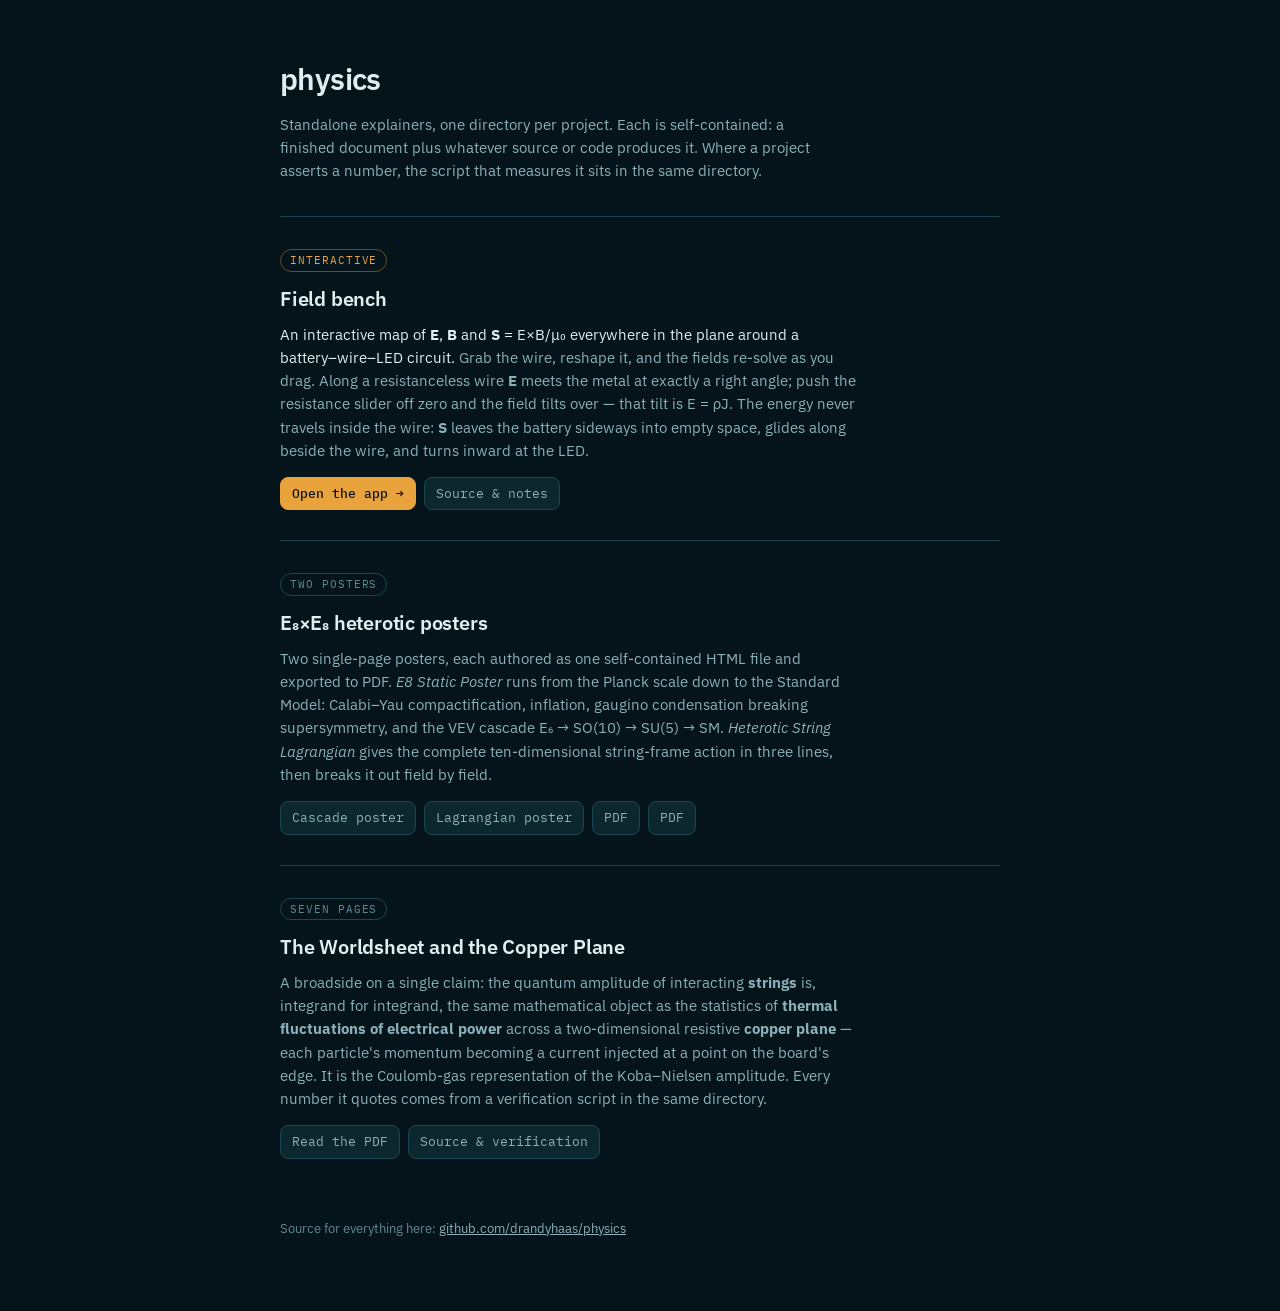
==== index.html @ 2f1a77aa "Add a root landing page so the Pages site has a front door GitHub Pages now serves this repo from ma" ====
<!doctype html>
<html lang="en">
<head>
<meta charset="utf-8">
<meta name="viewport" content="width=device-width,initial-scale=1">
<title>physics — standalone explainers</title>
<meta name="description" content="Standalone physics explainers: an interactive field map around a real circuit, two E8xE8 heterotic string posters, and a broadside on strings and the copper plane.">
<link rel="preconnect" href="https://fonts.googleapis.com">
<link rel="preconnect" href="https://fonts.gstatic.com" crossorigin>
<link href="https://fonts.googleapis.com/css2?family=IBM+Plex+Mono:wght@400;500&family=IBM+Plex+Sans:wght@400;500;600&display=swap" rel="stylesheet">
<style>
:root{
  --ink:#05141a;
  --panel:#0d272f;
  --panel-2:#12333d;
  --rule:#1d4552;
  --text:#dfeef0;
  --text-dim:#8bb0b8;
  --text-faint:#5f8a94;
  --signal:#e8a33d;
  --signal-soft:#ffd98a;
}
*{box-sizing:border-box}
body{
  margin:0;background:var(--ink);color:var(--text);
  font-family:'IBM Plex Sans',system-ui,-apple-system,'Segoe UI',sans-serif;
  font-size:15px;line-height:1.55;
  -webkit-font-smoothing:antialiased;
}
.wrap{max-width:760px;margin:0 auto;padding:0 20px 72px}

header{padding-block:56px 34px;border-bottom:1px solid var(--rule)}
h1{
  margin:0 0 10px;font-size:30px;font-weight:600;letter-spacing:-.02em;
}
header p{margin:0;color:var(--text-dim);max-width:62ch}

.projects{list-style:none;margin:0;padding:0}
.card{
  border-bottom:1px solid var(--rule);
  padding-block:30px;
}
.card:last-child{border-bottom:0}
.tag{
  display:inline-block;font-family:'IBM Plex Mono',ui-monospace,monospace;
  font-size:10.5px;letter-spacing:.09em;text-transform:uppercase;
  color:var(--signal);border:1px solid rgba(232,163,61,.4);
  border-radius:999px;padding:2px 9px;margin-bottom:11px;
}
.tag.quiet{color:var(--text-faint);border-color:var(--rule)}
h2{margin:0 0 9px;font-size:20px;font-weight:600;letter-spacing:-.01em}
h2 a{color:var(--text);text-decoration:none}
h2 a:hover{color:var(--signal-soft)}
.card p{margin:0 0 15px;color:var(--text-dim);max-width:64ch}
.card p .lede{color:var(--text)}

.links{display:flex;flex-wrap:wrap;gap:8px}
.links a{
  font-family:'IBM Plex Mono',ui-monospace,monospace;font-size:12.5px;
  color:var(--text-dim);text-decoration:none;
  background:var(--panel);border:1px solid var(--rule);border-radius:8px;
  padding:6px 11px;transition:border-color .12s,color .12s,background .12s;
}
.links a:hover{color:var(--text);border-color:var(--text-faint);background:var(--panel-2)}
.links a.go{
  color:var(--ink);background:var(--signal);border-color:var(--signal);font-weight:500;
}
.links a.go:hover{background:var(--signal-soft);border-color:var(--signal-soft);color:var(--ink)}

footer{
  padding-top:30px;color:var(--text-faint);font-size:13px;
}
footer a{color:var(--text-dim)}
footer a:hover{color:var(--signal-soft)}

@media (max-width:520px){
  header{padding-block:40px 26px}
  h1{font-size:25px}
  body{font-size:14.5px}
}
</style>
</head>
<body>
<div class="wrap">

<header>
  <h1>physics</h1>
  <p>Standalone explainers, one directory per project. Each is self-contained:
  a finished document plus whatever source or code produces it. Where a project
  asserts a number, the script that measures it sits in the same directory.</p>
</header>

<ul class="projects">

  <li class="card">
    <span class="tag">Interactive</span>
    <h2><a href="EMviewer/">Field bench</a></h2>
    <p><span class="lede">An interactive map of <strong>E</strong>, <strong>B</strong> and
    <strong>S</strong> = E×B/μ₀ everywhere in the plane around a battery–wire–LED
    circuit.</span> Grab the wire, reshape it, and the fields re-solve as you drag.
    Along a resistanceless wire <strong>E</strong> meets the metal at exactly a right
    angle; push the resistance slider off zero and the field tilts over — that tilt
    is E = ρJ. The energy never travels inside the wire: <strong>S</strong> leaves the
    battery sideways into empty space, glides along beside the wire, and turns inward
    at the LED.</p>
    <div class="links">
      <a class="go" href="EMviewer/">Open the app →</a>
      <a href="https://github.com/drandyhaas/physics/tree/main/EMviewer">Source &amp; notes</a>
    </div>
  </li>

  <li class="card">
    <span class="tag quiet">Two posters</span>
    <h2>E₈×E₈ heterotic posters</h2>
    <p>Two single-page posters, each authored as one self-contained HTML file and
    exported to PDF. <em>E8 Static Poster</em> runs from the Planck scale down to the
    Standard Model: Calabi–Yau compactification, inflation, gaugino condensation
    breaking supersymmetry, and the VEV cascade E₆ → SO(10) → SU(5) → SM.
    <em>Heterotic String Lagrangian</em> gives the complete ten-dimensional
    string-frame action in three lines, then breaks it out field by field.</p>
    <div class="links">
      <a href="e8-heterotic-posters/E8.html">Cascade poster</a>
      <a href="e8-heterotic-posters/E8_eq.html">Lagrangian poster</a>
      <a href="e8-heterotic-posters/E8%20Static%20Poster.pdf">PDF</a>
      <a href="e8-heterotic-posters/E8%C3%97E8%20Heterotic%20String%20Lagrangian.pdf">PDF</a>
    </div>
  </li>

  <li class="card">
    <span class="tag quiet">Seven pages</span>
    <h2>The Worldsheet and the Copper Plane</h2>
    <p>A broadside on a single claim: the quantum amplitude of interacting
    <strong>strings</strong> is, integrand for integrand, the same mathematical object
    as the statistics of <strong>thermal fluctuations of electrical power</strong>
    across a two-dimensional resistive <strong>copper plane</strong> — each particle's
    momentum becoming a current injected at a point on the board's edge. It is the
    Coulomb-gas representation of the Koba–Nielsen amplitude. Every number it quotes
    comes from a verification script in the same directory.</p>
    <div class="links">
      <a href="string-copper-correspondence/string_copper_correspondence.pdf">Read the PDF</a>
      <a href="https://github.com/drandyhaas/physics/tree/main/string-copper-correspondence">Source &amp; verification</a>
    </div>
  </li>

</ul>

<footer>
  Source for everything here:
  <a href="https://github.com/drandyhaas/physics">github.com/drandyhaas/physics</a>
</footer>

</div>
</body>
</html>
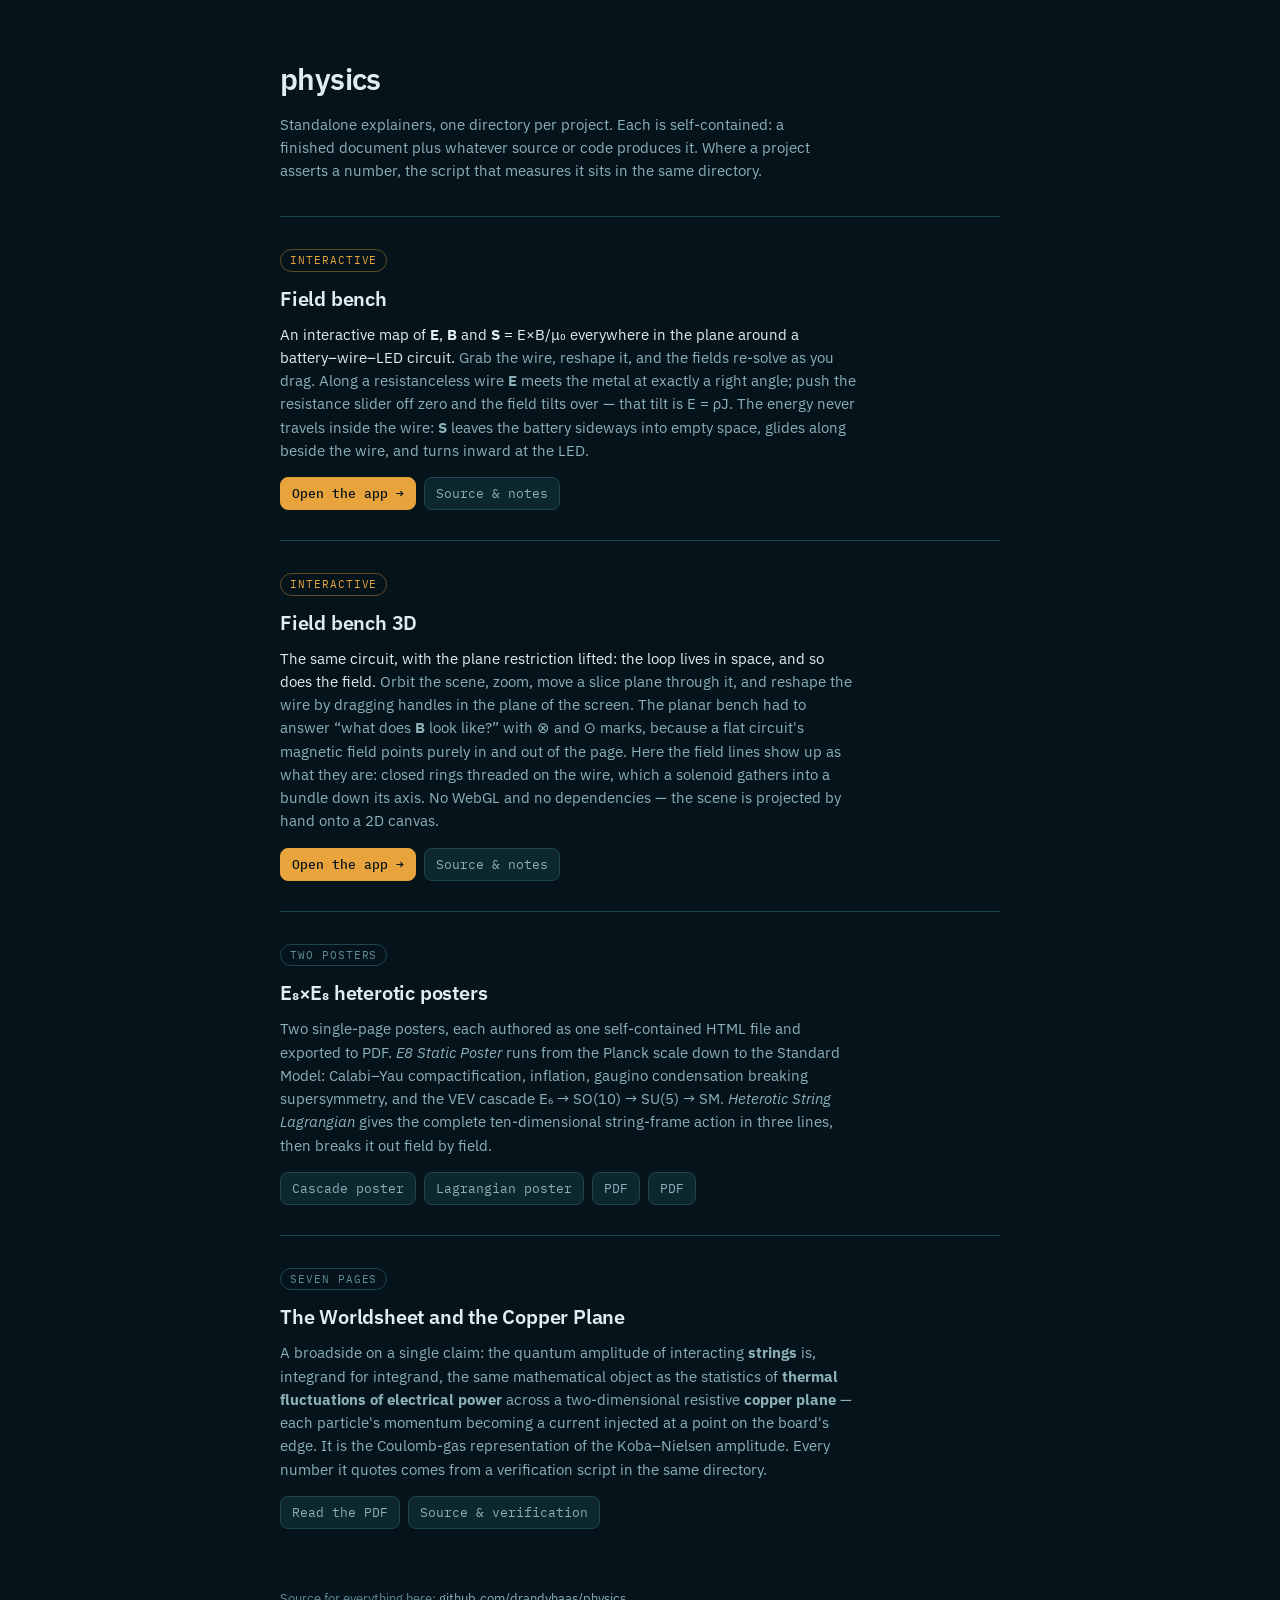
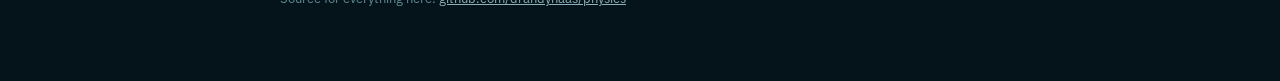
==== commit 2baa6d3c: "Add EMviewer3D: the field bench with the plane restriction lifted The planar bench had to answer "wh" ====
--- a/index.html
+++ b/index.html
@@ -110,6 +110,23 @@
   </li>
 
   <li class="card">
+    <span class="tag">Interactive</span>
+    <h2><a href="EMviewer3D/">Field bench 3D</a></h2>
+    <p><span class="lede">The same circuit, with the plane restriction lifted: the loop
+    lives in space, and so does the field.</span> Orbit the scene, zoom, move a slice
+    plane through it, and reshape the wire by dragging handles in the plane of the screen.
+    The planar bench had to answer &ldquo;what does <strong>B</strong> look like?&rdquo;
+    with &otimes; and &odot; marks, because a flat circuit's magnetic field points purely
+    in and out of the page. Here the field lines show up as what they are: closed rings
+    threaded on the wire, which a solenoid gathers into a bundle down its axis. No WebGL
+    and no dependencies &mdash; the scene is projected by hand onto a 2D canvas.</p>
+    <div class="links">
+      <a class="go" href="EMviewer3D/">Open the app &rarr;</a>
+      <a href="https://github.com/drandyhaas/physics/tree/main/EMviewer3D">Source &amp; notes</a>
+    </div>
+  </li>
+
+  <li class="card">
     <span class="tag quiet">Two posters</span>
     <h2>E₈×E₈ heterotic posters</h2>
     <p>Two single-page posters, each authored as one self-contained HTML file and
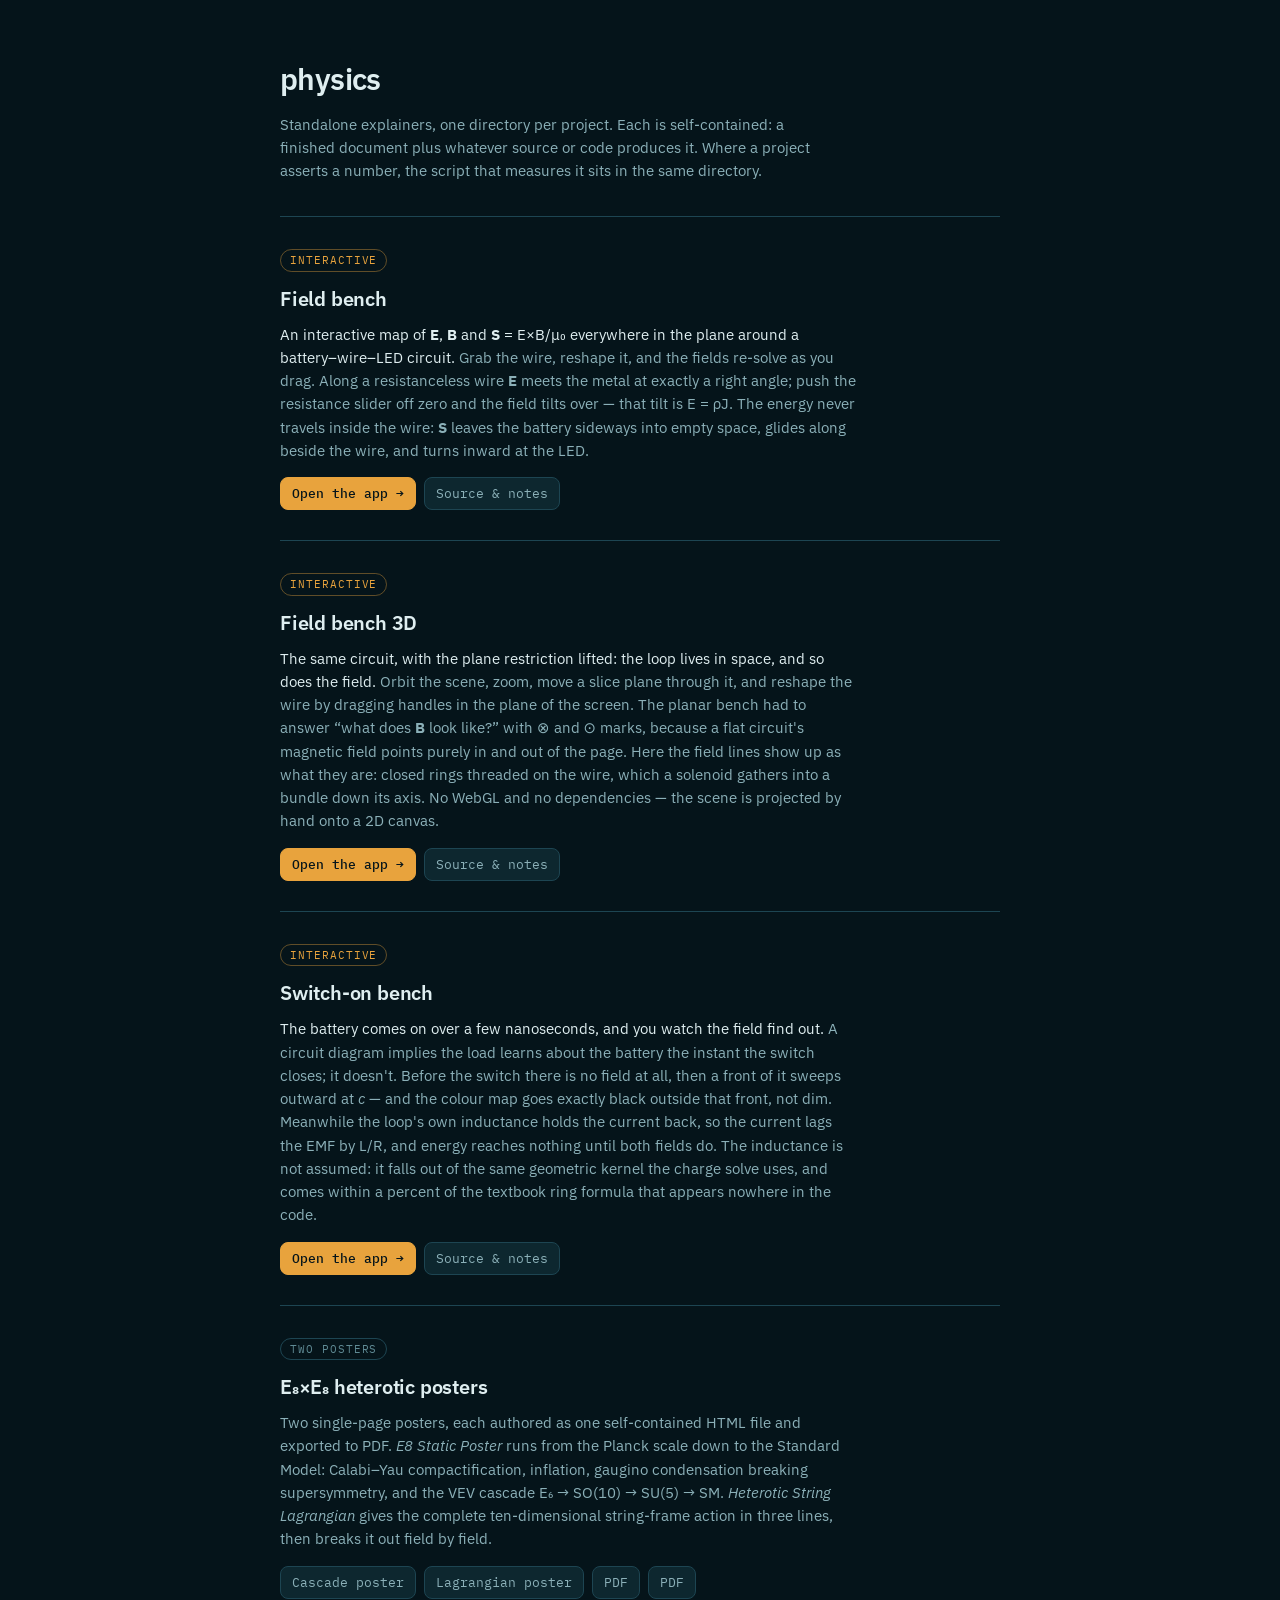
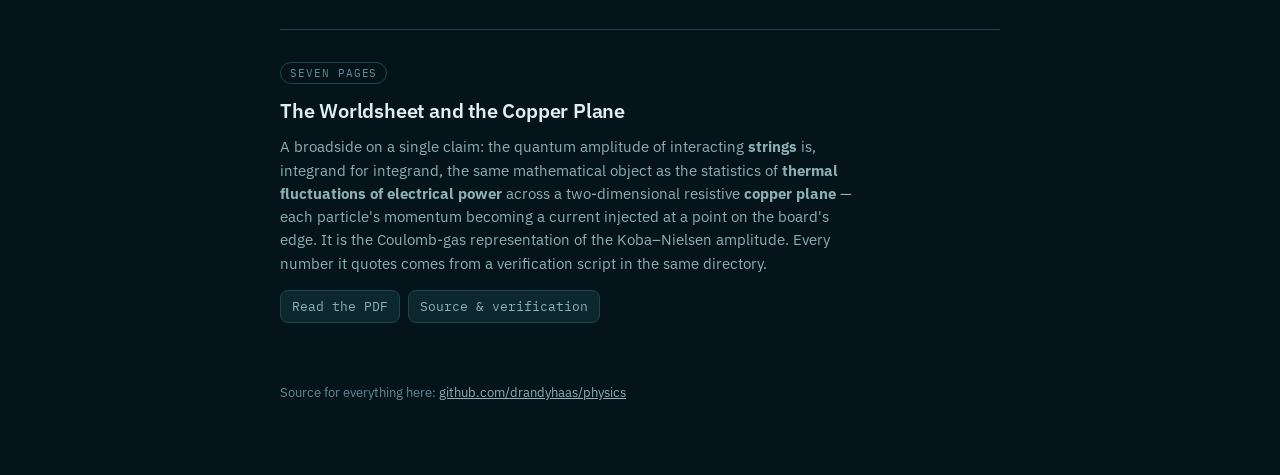
==== commit 6bf821a4: "Add EMviewer4D: a circuit switching on, with retarded fields The steady benches answer what the fiel" ====
--- a/index.html
+++ b/index.html
@@ -127,6 +127,24 @@
   </li>
 
   <li class="card">
+    <span class="tag">Interactive</span>
+    <h2><a href="EMviewer4D/">Switch-on bench</a></h2>
+    <p><span class="lede">The battery comes on over a few nanoseconds, and you watch the
+    field find out.</span> A circuit diagram implies the load learns about the battery the
+    instant the switch closes; it doesn't. Before the switch there is no field at all, then
+    a front of it sweeps outward at <em>c</em> &mdash; and the colour map goes exactly black
+    outside that front, not dim. Meanwhile the loop's own inductance holds the current back,
+    so the current lags the EMF by L/R, and energy reaches nothing until both fields do. The
+    inductance is not assumed: it falls out of the same geometric kernel the charge solve
+    uses, and comes within a percent of the textbook ring formula that appears nowhere in
+    the code.</p>
+    <div class="links">
+      <a class="go" href="EMviewer4D/">Open the app &rarr;</a>
+      <a href="https://github.com/drandyhaas/physics/tree/main/EMviewer4D">Source &amp; notes</a>
+    </div>
+  </li>
+
+  <li class="card">
     <span class="tag quiet">Two posters</span>
     <h2>E₈×E₈ heterotic posters</h2>
     <p>Two single-page posters, each authored as one self-contained HTML file and
